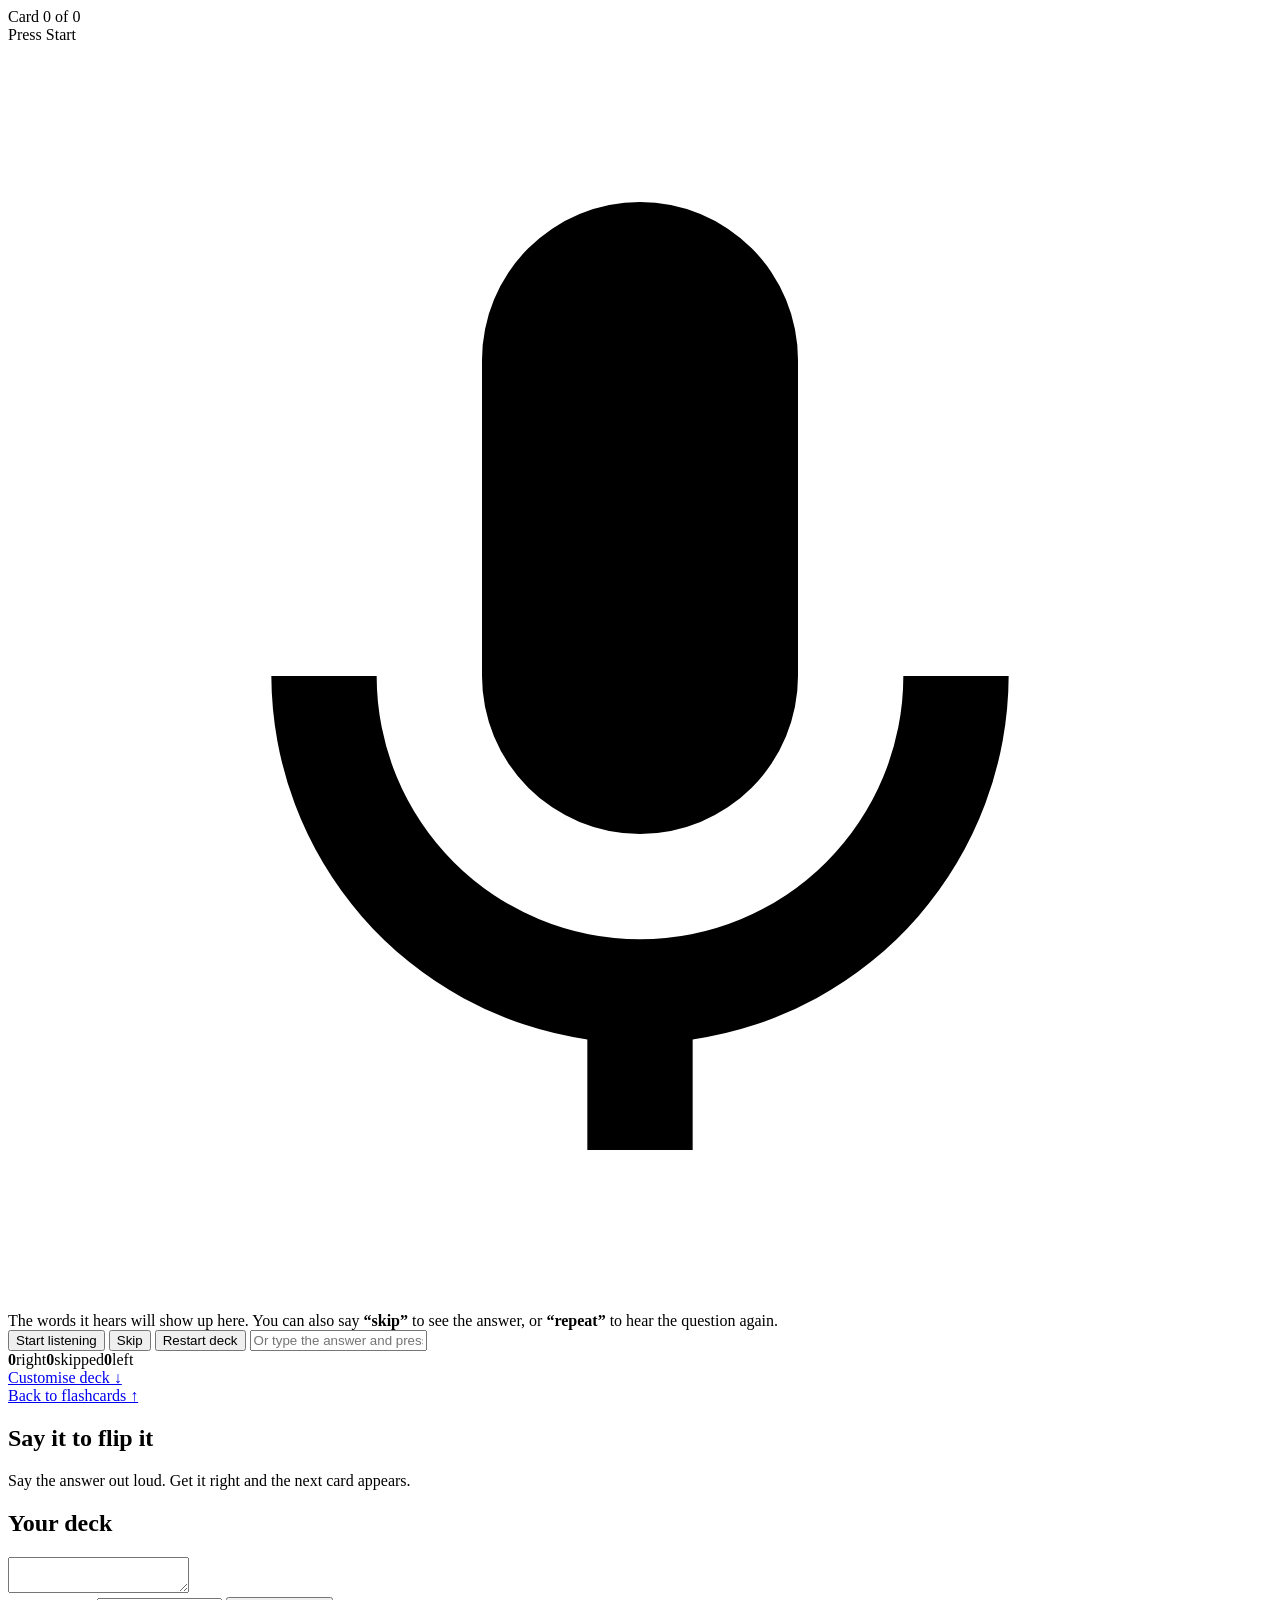
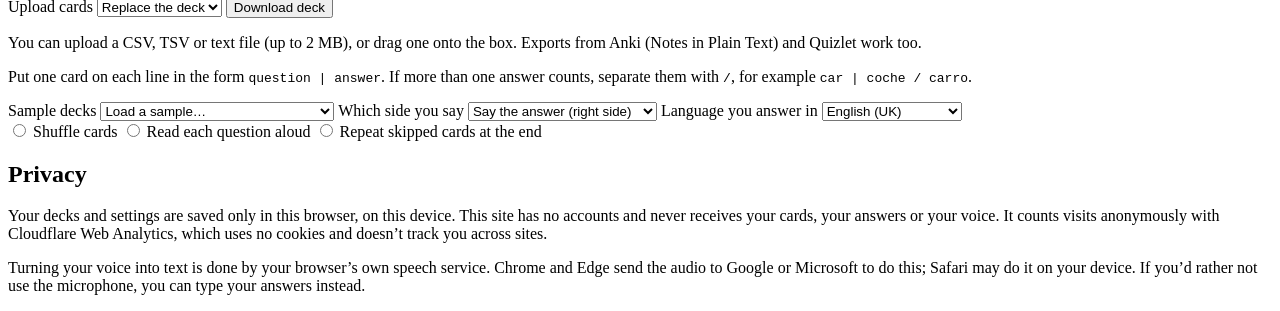
==== site/index.html @ 5985aec0 "Add Cloudflare Web Analytics beacon Anonymous, cookie-free visit counts. The CSP in index.html and _" ====
<!DOCTYPE html>
<html lang="en">
<head>
<meta charset="utf-8">
<meta name="viewport" content="width=device-width, initial-scale=1">
<!-- Backup policy in case the _headers file is ever missing. The full policy (incl. frame-ancestors) is sent as an HTTP header. -->
<meta http-equiv="Content-Security-Policy" content="default-src 'none'; script-src 'self' https://static.cloudflareinsights.com; style-src 'self'; font-src 'self'; img-src 'self'; connect-src 'self' https://cloudflareinsights.com; base-uri 'none'; form-action 'none'">
<meta name="referrer" content="no-referrer">
<title>Say It Flashcards</title>
<meta name="description" content="Voice flashcards: say the answer out loud and the next card appears.">
<link rel="icon" href="favicon.svg" type="image/svg+xml">
<link rel="stylesheet" href="style.css">
<link rel="preload" href="fonts/inter-latin.woff2" as="font" type="font/woff2" crossorigin>
<script src="app.js" defer></script>
<!-- Cloudflare Web Analytics: anonymous, cookie-free visit counts (allowed by the CSP above and in _headers) -->
<script type="module" src="https://static.cloudflareinsights.com/beacon.min.js" data-cf-beacon='{"token": "34fe175c777c46708663dbeb9845b390"}'></script>
</head>
<body>
<main class="band play" id="study">
  <div class="warn" id="warn" role="alert" hidden></div>

  <section class="stage">
    <div class="card" id="card">
      <div class="meta"><span id="pos">Card 0 of 0</span><span id="deckname"></span></div>
      <div class="prompt" id="prompt">Press Start</div>
      <div class="answer" id="answer"></div>
      <div class="mic" aria-hidden="true"><svg viewBox="0 0 24 24"><path d="M12 15a3 3 0 0 0 3-3V6a3 3 0 1 0-6 0v6a3 3 0 0 0 3 3zm5-3a5 5 0 0 1-10 0H5a7 7 0 0 0 6 6.9V21h2v-2.1A7 7 0 0 0 19 12z"/></svg></div>
    </div>
    <div class="heard" id="heard" aria-live="polite">The words it hears will show up here. You can also say <b>“skip”</b> to see the answer, or <b>“repeat”</b> to hear the question again.</div>
    <div class="row">
      <button class="primary" id="startBtn" type="button">Start listening</button>
      <button id="skipBtn" type="button">Skip</button>
      <button id="restartBtn" type="button">Restart deck</button>
      <input type="text" id="typed" placeholder="Or type the answer and press Enter" autocomplete="off" aria-label="Type the answer">
    </div>
    <div class="stats"><span><strong id="sOk">0</strong>right</span><span><strong id="sMiss">0</strong>skipped</span><span><strong id="sLeft">0</strong>left</span></div>
  </section>
  <a class="more" href="#setup">Customise deck ↓</a>
</main>

<section class="band" id="setup">
  <a class="more up" href="#study">Back to flashcards ↑</a>
  <div class="setup-head">
    <h1>Say it to flip it</h1>
    <p class="sub">Say the answer out loud. Get it right and the next card appears.</p>
  </div>
  <h2>Your deck</h2>
  <div class="edit">
    <div>
      <textarea id="deck" spellcheck="false" aria-label="Deck, one card per line"></textarea>
      <div class="row upload-row">
        <label class="upload" for="file">Upload cards</label>
        <input type="file" id="file" accept=".csv,.tsv,.txt,.json,text/plain,text/csv" hidden>
        <select id="mode" aria-label="When uploading"><option value="replace">Replace the deck</option><option value="append">Add to the deck</option></select>
        <button id="dlBtn" type="button">Download deck</button>
      </div>
      <p class="hint" id="upStatus">You can upload a CSV, TSV or text file (up to 2 MB), or drag one onto the box. Exports from Anki (Notes in Plain Text) and Quizlet work too.</p>
      <p class="hint">Put one card on each line in the form <code>question | answer</code>. If more than one answer counts, separate them with <code>/</code>, for example <code>car | coche / carro</code>.</p>
    </div>
    <div>
      <label for="preset">Sample decks</label>
      <select id="preset"><option value="">Load a sample…</option><option value="capitals">Capital cities</option><option value="spanish">Spanish basics (answer in Spanish)</option><option value="science">Science terms</option></select>
      <label for="dir">Which side you say</label>
      <select id="dir">
        <option value="normal">Say the answer (right side)</option>
        <option value="flip">Say the question (left side)</option>
        <option value="both">Both ways (each card twice)</option>
      </select>
      <label for="lang">Language you answer in</label>
      <select id="lang">
        <option value="en-GB">English (UK)</option><option value="en-US">English (US)</option><option value="es-ES">Spanish (Spain)</option><option value="es-MX">Spanish (Mexico)</option><option value="fr-FR">French</option><option value="de-DE">German</option><option value="it-IT">Italian</option><option value="pt-BR">Portuguese (Brazil)</option><option value="ja-JP">Japanese</option><option value="zh-CN">Chinese (Mandarin)</option>
      </select>
      <div class="opts">
        <label class="opt"><input type="radio" id="shuffle"> Shuffle cards</label>
        <label class="opt"><input type="radio" id="readAloud"> Read each question aloud</label>
        <label class="opt"><input type="radio" id="requeue"> Repeat skipped cards at the end</label>
      </div>
    </div>
  </div>

  <div class="privacy">
    <h2>Privacy</h2>
    <p class="hint">Your decks and settings are saved only in this browser, on this device. This site has no accounts and never receives your cards, your answers or your voice. It counts visits anonymously with Cloudflare Web Analytics, which uses no cookies and doesn’t track you across sites.</p>
    <p class="hint">Turning your voice into text is done by your browser’s own speech service. Chrome and Edge send the audio to Google or Microsoft to do this; Safari may do it on your device. If you’d rather not use the microphone, you can type your answers instead.</p>
  </div>
</section>
</body>
</html>
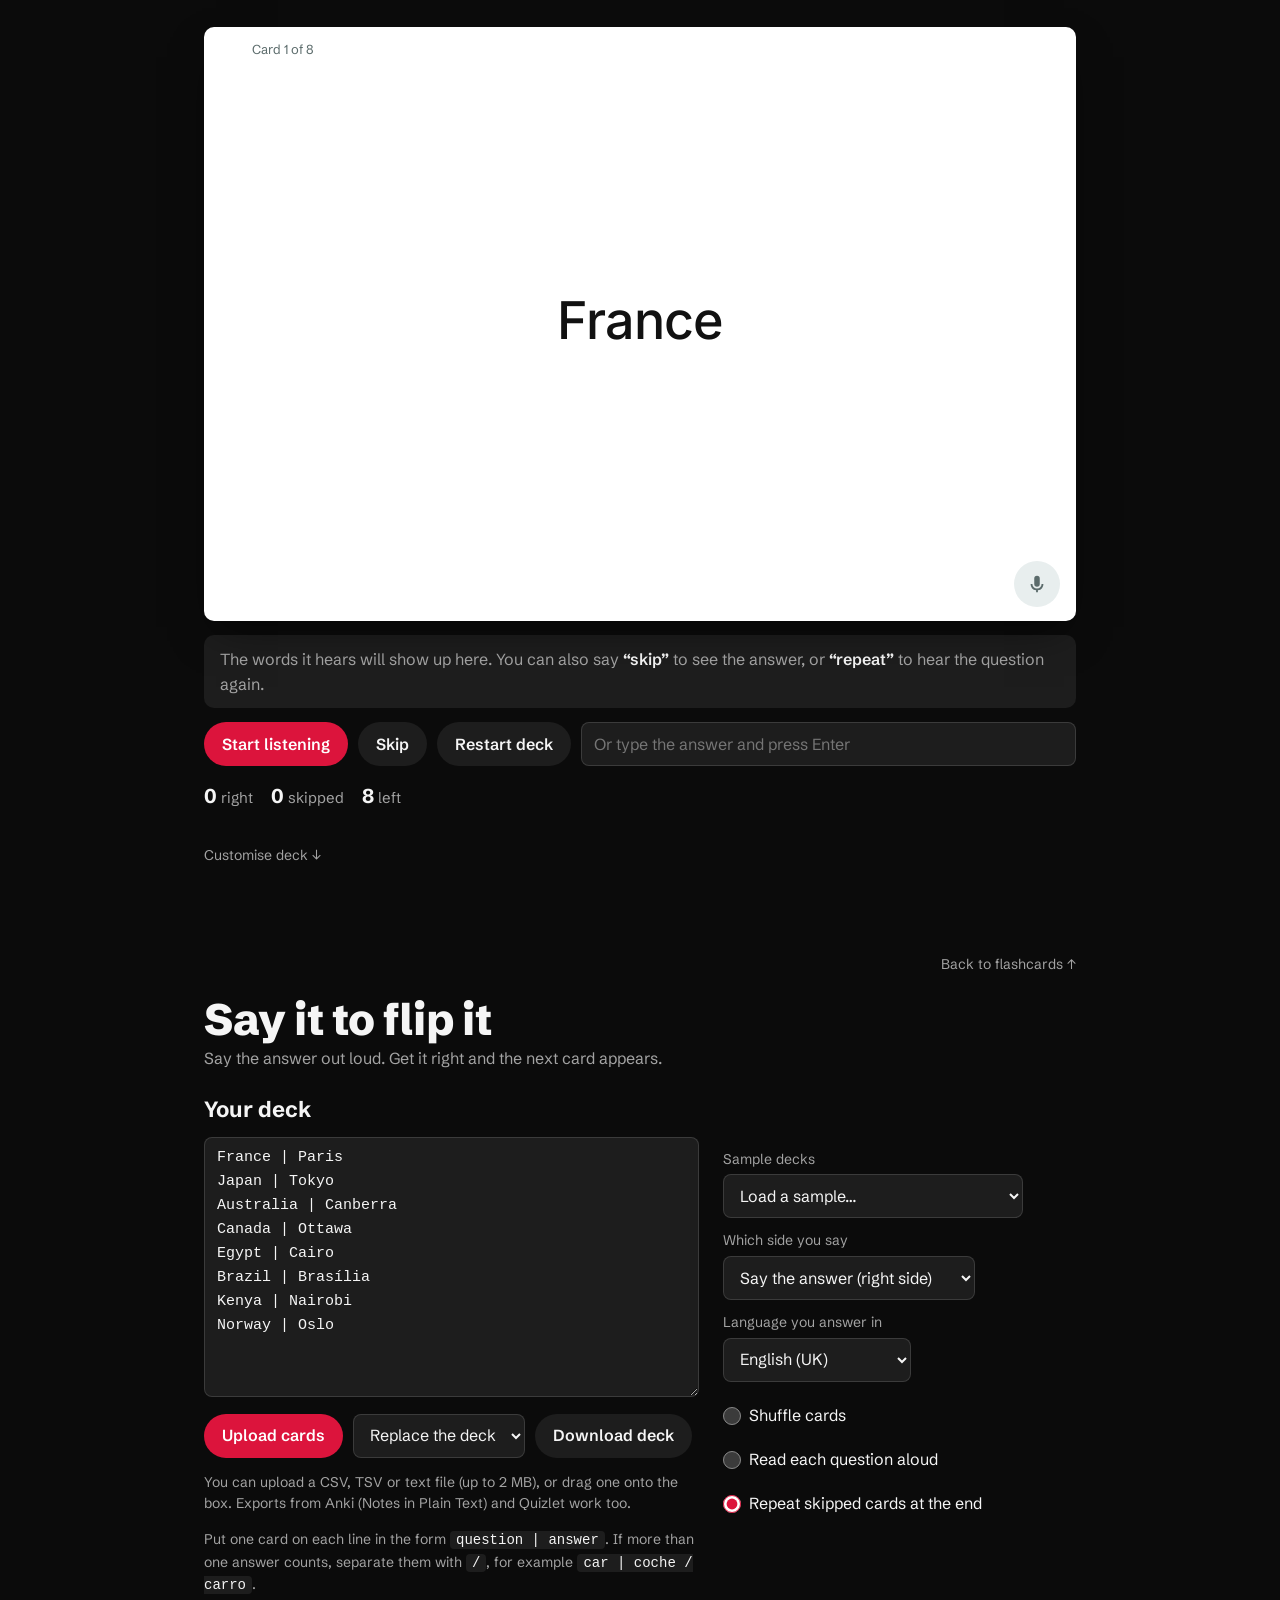
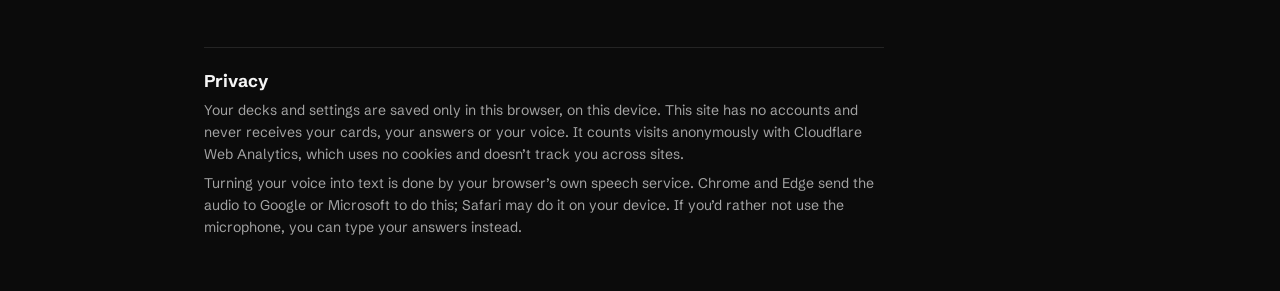
==== commit efa1f934: "first commit" ====
--- a/site/index.html
+++ b/site/index.html
@@ -12,8 +12,6 @@
 <link rel="stylesheet" href="style.css">
 <link rel="preload" href="fonts/inter-latin.woff2" as="font" type="font/woff2" crossorigin>
 <script src="app.js" defer></script>
-<!-- Cloudflare Web Analytics: anonymous, cookie-free visit counts (allowed by the CSP above and in _headers) -->
-<script type="module" src="https://static.cloudflareinsights.com/beacon.min.js" data-cf-beacon='{"token": "34fe175c777c46708663dbeb9845b390"}'></script>
 </head>
 <body>
 <main class="band play" id="study">
--- a/site/style.css
+++ b/site/style.css
@@ -0,0 +1,75 @@
+/* VOICE: friendly study tool, quick and encouraging
+   IDEA: a plain white card on a black desk
+   PICTURE: the card itself, large, with a mic ring that pulses while listening
+   COLOUR and TYPE: black, plain white card, crimson accent; Inter on the card, Schibsted Grotesk for UI
+   LAYOUT: first screen is only the card + heard-text + controls; title and deck editor sit below the fold */
+
+/* Fonts are self-hosted (no requests to Google). Both are SIL Open Font License, see fonts/OFL-*.txt */
+@font-face{font-family:Inter;font-style:normal;font-weight:400 600;font-display:swap;src:url(fonts/inter-latin-ext.woff2) format("woff2");unicode-range:U+0100-02BA,U+02BD-02C5,U+02C7-02CC,U+02CE-02D7,U+02DD-02FF,U+0304,U+0308,U+0329,U+1D00-1DBF,U+1E00-1E9F,U+1EF2-1EFF,U+2020,U+20A0-20AB,U+20AD-20C4,U+2113,U+2C60-2C7F,U+A720-A7FF}
+@font-face{font-family:Inter;font-style:normal;font-weight:400 600;font-display:swap;src:url(fonts/inter-latin.woff2) format("woff2");unicode-range:U+0000-00FF,U+0131,U+0152-0153,U+02BB-02BC,U+02C6,U+02DA,U+02DC,U+0304,U+0308,U+0329,U+2000-206F,U+20AC,U+2122,U+2191,U+2193,U+2212,U+2215,U+FEFF,U+FFFD}
+@font-face{font-family:"Schibsted Grotesk";font-style:normal;font-weight:400 800;font-display:swap;src:url(fonts/schibsted-latin-ext.woff2) format("woff2");unicode-range:U+0100-02BA,U+02BD-02C5,U+02C7-02CC,U+02CE-02D7,U+02DD-02FF,U+0304,U+0308,U+0329,U+1D00-1DBF,U+1E00-1E9F,U+1EF2-1EFF,U+2020,U+20A0-20AB,U+20AD-20C4,U+2113,U+2C60-2C7F,U+A720-A7FF}
+@font-face{font-family:"Schibsted Grotesk";font-style:normal;font-weight:400 800;font-display:swap;src:url(fonts/schibsted-latin.woff2) format("woff2");unicode-range:U+0000-00FF,U+0131,U+0152-0153,U+02BB-02BC,U+02C6,U+02DA,U+02DC,U+0304,U+0308,U+0329,U+2000-206F,U+20AC,U+2122,U+2191,U+2193,U+2212,U+2215,U+FEFF,U+FFFD}
+
+@media (prefers-reduced-motion:no-preference){html{scroll-behavior:smooth}}
+/* SCHEME: black / white / crimson */
+:root{color-scheme:dark;--bg:#0b0b0b;--mat:#1d1d1d;--card:#ffffff;--cardink:#111111;--ink:#f5f5f5;--muted:#a3a3a3;--acc:#dc143c;--miss-ink:#b0102f;--ok:#2fbf71;--focus:#ffffff}
+/* SCHEME (original): desk green / coral
+:root{color-scheme:light dark;--bg:light-dark(#0f3d34,#071c18);--mat:light-dark(#145045,#0b2a24);--card:#ffffff;--cardink:#1d2a2a;--ink:#eaf4f0;--muted:light-dark(#a9cfc4,#8fb3a9);--acc:#ff6b4a;--miss-ink:#c2401f;--ok:#3ddc97;--focus:#3ddc97} */
+*{box-sizing:border-box;min-width:0}
+body{margin:0;background:var(--bg);color:var(--ink);font:16px/1.55 "Schibsted Grotesk",system-ui,sans-serif;overflow-x:clip}
+.band{padding:clamp(20px,4vw,48px) max(5vw,16px);max-width:1000px;margin:0 auto}
+h1{font-weight:800;font-size:clamp(30px,5vw,44px);line-height:1.05;margin:0 0 4px;text-wrap:balance}
+h2{font-size:22px;margin:0 0 10px}
+.sub{color:var(--muted);margin:0 0 22px}
+.play{min-height:100vh;min-height:100svh;display:flex;flex-direction:column;gap:14px;padding-block:clamp(14px,3vh,32px)}
+.stage{flex:1;display:flex;flex-direction:column;gap:14px}
+.stage .card{flex:1;display:flex;flex-direction:column;justify-content:center}
+.more{align-self:flex-start;margin-left:-12px;margin-top:14px;color:var(--muted);font-size:14px;text-decoration:none;padding:6px 12px;border-radius:999px}
+.more.up{display:block;width:fit-content;margin:0 -12px 14px auto}
+.more:hover{color:var(--ink)}.more:focus-visible{outline:3px solid var(--focus)}
+.setup-head{margin-bottom:18px}
+.card{position:relative;background:var(--card);color:var(--cardink);border-radius:10px;min-height:280px;padding:56px clamp(20px,5vw,48px) 36px;
+ box-shadow:0 2px 0 #0002,0 18px 40px -12px #0008;transition:transform .25s,box-shadow .25s}
+.card.ok{box-shadow:0 0 0 4px var(--ok),0 18px 40px -12px #0008}
+.card.miss{box-shadow:0 0 0 4px var(--acc),0 18px 40px -12px #0008}
+.card .meta{position:absolute;top:12px;left:clamp(20px,5vw,48px);right:16px;display:flex;justify-content:space-between;font-size:13px;color:#5b6b6b}
+.prompt{font-family:Inter,system-ui,sans-serif;font-weight:500;letter-spacing:-.02em;font-size:clamp(32px,6.5vw,52px);line-height:1.15;text-align:center;margin:20px 0 10px;overflow-wrap:anywhere}
+.answer{font-family:Inter,system-ui,sans-serif;font-weight:400;font-size:clamp(20px,3.5vw,26px);text-align:center;color:#0d7a55;min-height:1.4em}
+.card.miss .answer{color:var(--miss-ink)}
+.mic{position:absolute;right:16px;bottom:14px;width:46px;height:46px;border-radius:50%;background:#e8eeee;display:grid;place-items:center}
+.mic svg{width:22px;height:22px;fill:#5b6b6b}
+.live .mic{background:var(--acc)}.live .mic svg{fill:#fff}
+.live .mic::after{content:"";position:absolute;inset:-6px;border-radius:50%;border:3px solid var(--acc);animation:pulse 1.4s ease-out infinite}
+@keyframes pulse{from{opacity:.9;transform:scale(.9)}to{opacity:0;transform:scale(1.35)}}
+@media (prefers-reduced-motion:reduce){.live .mic::after{animation:none;opacity:.6}.card{transition:none}}
+.heard{background:var(--mat);border-radius:10px;padding:12px 16px;min-height:52px;color:var(--muted)}
+.heard b{color:var(--ink);font-weight:600}
+.row{display:flex;flex-wrap:wrap;gap:10px;align-items:center}
+.upload-row{margin:10px 0 6px}
+button,select,input,textarea{font:inherit;font-size:16px}
+button{min-height:44px;padding:0 18px;border-radius:999px;border:0;background:var(--mat);color:var(--ink);font-weight:600;cursor:pointer}
+button.primary{background:var(--acc);color:#fff}
+button:focus-visible,select:focus-visible,input:focus-visible,textarea:focus-visible{outline:3px solid var(--focus);outline-offset:2px}
+input[type=text],select,textarea{background:var(--mat);color:var(--ink);border:1px solid #ffffff22;border-radius:8px;min-height:44px;padding:8px 12px}
+#typed{flex:1 1 200px}
+.stats{display:flex;gap:18px;flex-wrap:wrap;font-size:15px;color:var(--muted)}
+.stats strong{color:var(--ink);font-size:20px;margin-right:4px}
+.warn{background:color-mix(in srgb,var(--acc) 14%,transparent);border:1px solid var(--acc);border-radius:10px;padding:12px 16px}
+.edit{display:grid;grid-template-columns:minmax(0,1.4fr) minmax(0,1fr);gap:24px;margin-top:8px}
+textarea{width:100%;min-height:260px;font-family:ui-monospace,Menlo,monospace;font-size:15px;line-height:1.6;resize:vertical}
+label{display:block;font-size:14px;color:var(--muted);margin:12px 0 4px}
+.hint{font-size:14px;color:var(--muted)}
+.hint code{background:var(--mat);padding:1px 6px;border-radius:4px;color:var(--ink)}
+/* native radio look, on/off toggle behaviour (see app.js) */
+.opts{margin-top:12px}
+label.opt{display:flex;align-items:center;gap:8px;margin:0;min-height:44px;color:var(--ink);font-size:16px;cursor:pointer}
+.opt input{accent-color:var(--acc);width:18px;height:18px;margin:0;flex:none}
+.upload{display:inline-flex;align-items:center;min-height:44px;padding:0 18px;border-radius:999px;background:var(--acc);color:#fff;font-weight:600;cursor:pointer;margin:0;font-size:16px}
+#file:focus-visible+select,.upload:focus-within{outline:3px solid var(--focus)}
+textarea.drop{outline:3px dashed var(--acc);outline-offset:2px}
+#upStatus.ok{color:var(--ok)}#upStatus.bad{color:var(--acc)}
+.privacy{margin-top:36px;padding-top:20px;border-top:1px solid #ffffff1a;max-width:68ch}
+.privacy h2{font-size:17px;margin-bottom:6px}
+.privacy p{margin:0 0 8px}
+@media(max-width:700px){.edit{grid-template-columns:minmax(0,1fr)}}
+[hidden]{display:none!important}
